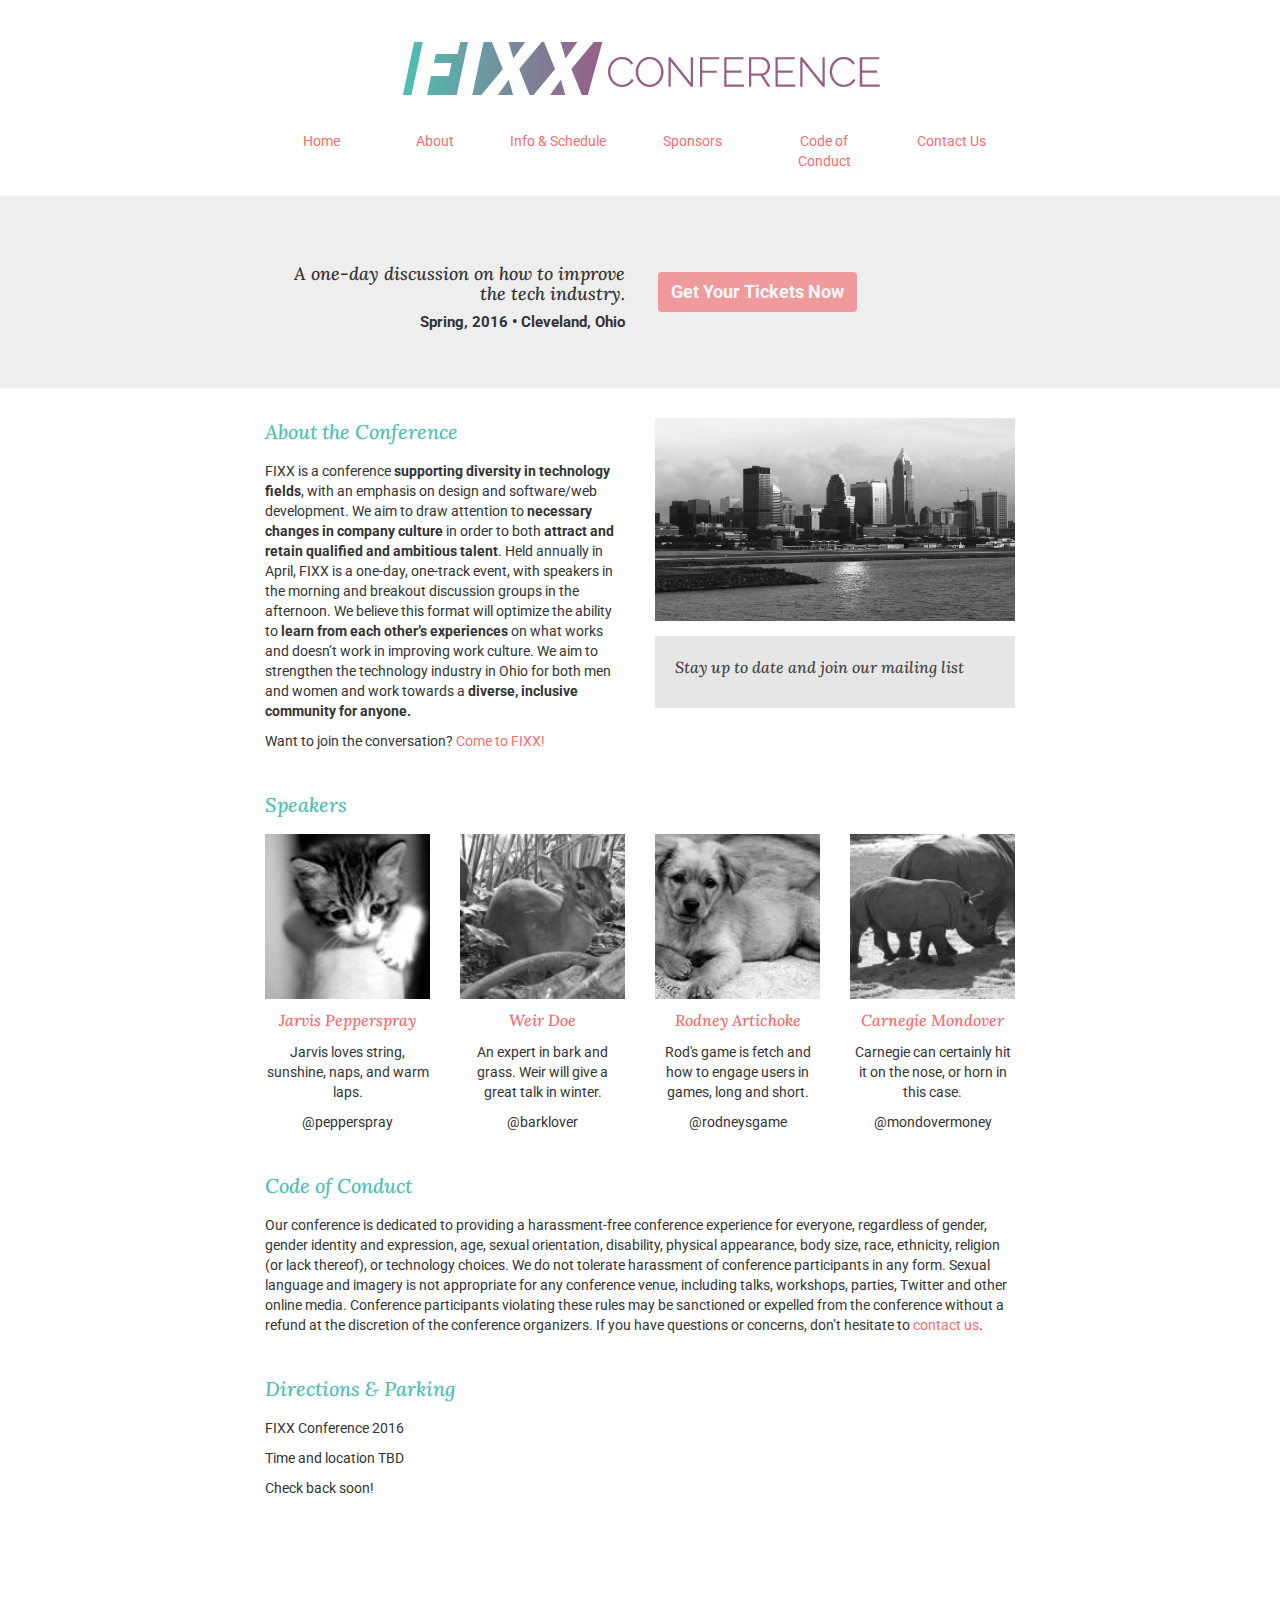
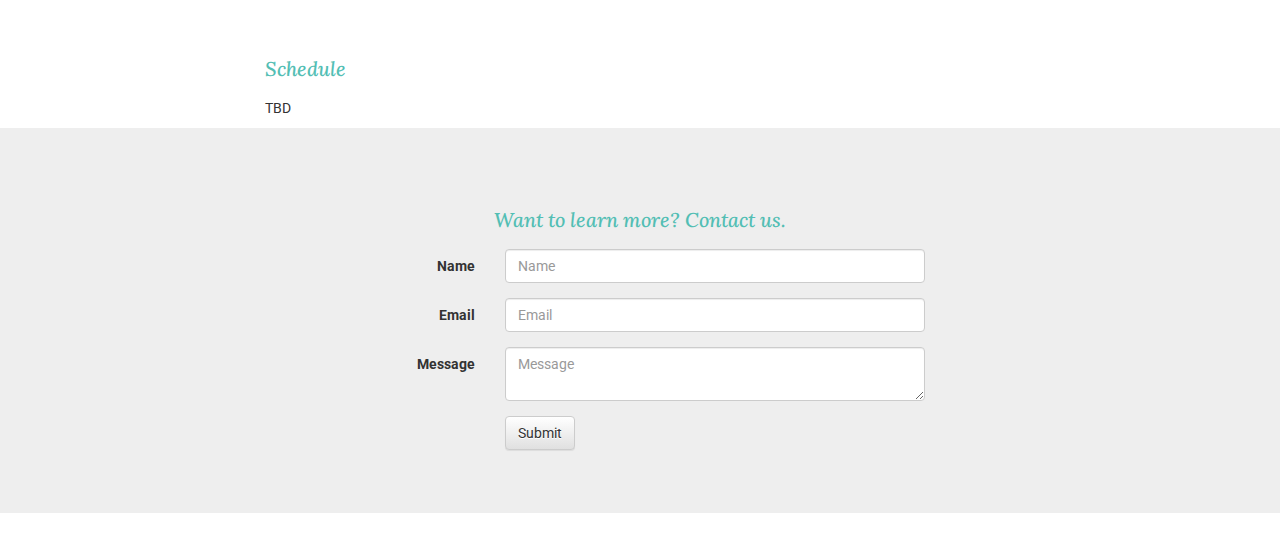
==== index.html @ 5212aff7 "disable links for ticketing and update contact links" ====
<!DOCTYPE html>
<html lang="en">
  <head>
    <meta charset="utf-8">
    <meta http-equiv="X-UA-Compatible" content="IE=edge">
    <meta name="viewport" content="width=device-width, initial-scale=1">
    <title>FIXX Conference</title>
    <link href="css/bootstrap.min.css" rel="stylesheet">
    <link href="css/bootstrap-theme.min.css" rel="stylesheet">
    <link href="css/style.css" rel="stylesheet">
    <link href='https://fonts.googleapis.com/css?family=Lora:400,400italic|Roboto:400,700' rel='stylesheet' type='text/css'>
        <!--[if lt IE 9]>
      <script src="https://oss.maxcdn.com/html5shiv/3.7.2/html5shiv.min.js"></script>
      <script src="https://oss.maxcdn.com/respond/1.4.2/respond.min.js"></script>
    <![endif]-->
  </head>
  <body>
  <a name="home"></a>
    <div class="container">
      <div class="row">
        <div class="col-md-8 col-md-offset-2">
            <img src="images/FIXXLogo.png" alt="FIXX Conference logo" class="center-block img-responsive logo">
        </div>
      </div>

      <div class="row">
        <div class="col-md-8 col-md-offset-2">
          <ul class="nav nav-justified">
              <li><a href="#home">Home</a></li>
              <li><a href="#about">About</a></li>
              <li><a href="#info">Info &amp; Schedule</a></li>
              <li><a href="#sponsors">Sponsors</a></li>
              <li><a href="#code">Code of Conduct</a></li>
              <li><a href="#contact">Contact Us</a></li>
          </ul>
        </div>
      </div>

    </div>

    <div class="jumbotron">
      <div class="container">
        <div class="row">
          <div class="col-md-4 col-md-offset-2 vcenter">
            <h1>A one-day discussion on how to improve the tech industry.</h1>
            <h2>Spring, 2016 &#8226; Cleveland, Ohio</h2>
          </div>
          <div class="col-md-4 vcenter">
            <button type="button" class="btn btn-fixx disabled">Get Your Tickets Now</button>
          </div>
        </div>
      </div>
    </div>

    <div class="container">
      <div class="row">
        <div class="col-md-4 col-md-offset-2">
            <a name="about"></a>
            <h3>About the Conference</h3>
            <p class="body">FIXX is a conference <strong>supporting diversity in technology fields</strong>, with an emphasis on design and software/web development. We aim to draw attention to <strong>necessary changes in company culture</strong> in order to both <strong>attract and retain qualified and ambitious talent</strong>. Held annually in April, FIXX is a one-day, one-track event, with speakers in the morning and breakout discussion groups in the afternoon. We believe this format will optimize the ability to <strong>learn from each other’s experiences</strong> on what works and doesn’t work in improving work culture. We aim to strengthen the technology industry in Ohio for both men and women and work towards a <strong>diverse, inclusive community for anyone.</strong></p>
            <p class="body">Want to join the conversation? <a href="#" class="disabled">Come to FIXX!</a></p>
        </div>
        <div class="col-md-4">
            <img src="images/Cleveland_bw-min.jpg" class="img-responsive">
            <div class="mailing-list-container">
                <h4>Stay up to date and join our mailing list</h4>
            </div>
        </div>
      </div>
    </div>

    <div class="container">

      <div class="row speaker">
        <div class="col-md-8 col-md-offset-2">
          <a name="speakers"></a>
          <h3>Speakers</h3>
        </div>
      </div>

      <div class="row">

            <div class="col-md-2 col-md-offset-2">
              <p class="body">
                <img class="speaker_image" src="images/speaker_cat.jpg">
                <h4 class="text-center speaker_name">Jarvis Pepperspray</h4>
                <p class="text-center">Jarvis loves string, sunshine, naps, and warm laps.
                </p>
                <p class="text-center">@pepperspray
                </p>
              </p>
            </div>
            <div class="col-md-2">
              <p class="body">
                <img class="speaker_image" src="images/speaker_deer.jpg">
                <h4 class="text-center speaker_name">Weir Doe</h4>
                <p class="text-center">An expert in bark and grass. Weir will give a great talk in winter.
                </p>
                <p class="text-center">@barklover
                </p>
              </p>
            </div>
            <div class="col-md-2">
              <p class="body">
                <img class="speaker_image" src="images/speaker_dog.jpg">
                <h4 class="text-center speaker_name">Rodney Artichoke</h4>
                <p class="text-center">Rod's game is fetch and how to engage users in games, long and short.
                </p>
                <p class="text-center">@rodneysgame
                </p>
              </p>
            </div>
            <div class="col-md-2">
              <p class="body">
                <img class="speaker_image" src="images/speaker_rhino.jpg">
                <h4 class="text-center speaker_name">Carnegie Mondover</h4>
                <p class="text-center">Carnegie can certainly hit it on the nose, or horn in this case.
                </p>
                <p class="text-center">@mondovermoney
                </p>
              </p>
            </div>
                
        </div>
     
      

      <div class="row sponsors">
      </div>

      <div class="row code-of-conduct">
        <div class="col-md-8 col-md-offset-2">
          <a name="code"></a>
          <h3>Code of Conduct</h3>
          <p class="body">Our conference is dedicated to providing a harassment­-free conference experience for everyone, regardless of gender, gender identity and expression, age, sexual orientation, disability, physical appearance, body size, race, ethnicity, religion (or lack thereof), or technology choices. We do not tolerate harassment of conference participants in any form. Sexual language and imagery is not appropriate for any conference venue, including talks, workshops, parties, Twitter and other online media. Conference participants violating these rules may be sanctioned or expelled from the conference without a refund at the discretion of the conference organizers. If you have questions or concerns, don’t hesitate to <a href="#contact">contact us</a>.</p>
        </div>
      </div>

      <div class="row directions">
        <div class="col-md-4 col-md-offset-2">
          <a name="info"></a>
          <h3>Directions &amp; Parking</h3>
          <p>FIXX Conference 2016</p>
          <p>Time and location TBD</p>
          <p>Check back soon!</p>
        </div>
        <div class="col-md-4 google-maps">
          <iframe src="https://www.google.com/maps/embed?pb=!1m18!1m12!1m3!1d2988.0570037070424!2d-81.6939929490774!3d41.503039496678774!2m3!1f0!2f0!3f0!3m2!1i1024!2i768!4f13.1!3m3!1m2!1s0x8830f081c0a2ad7f%3A0xdb05df38f54b0939!2s1358+E+6th+St%2C+Cleveland%2C+OH+44114!5e0!3m2!1sen!2sus!4v1446398654839" width="500" height="200" frameborder="0" style="border:0" allowfullscreen></iframe>
        </div>
      </div>

      <div class="row schedule">
        <div class="col-md-8 col-md-offset-2">
          <h3>Schedule</h3>
          <p>TBD</p>
        </div>
      </div>
    </div>

      <div class="jumbotron">
        <div class="container">
          <div class="row contact-footer">
            <div class="row">
              <div class="col-md-12">
              <a name="contact"></a>
                <h3 class="text-center">Want to learn more? Contact us.</h3>
              </div>
            </div>
            <div class="row">
              <div class="col-md-6 col-md-offset-3">
                
                <form class="form-horizontal" action="https://getsimpleform.com/messages?form_api_token=295ec4fc63d2a3a1fa03e0f66c926cfb" method="post">
                
                    <div class="form-group">
                      <label for="contactName" class="col-sm-3 control-label">Name</label>
                      <div class="col-sm-9">
                        <input type="name" class="form-control" id="contactName" placeholder="Name">
                      </div>
                    </div>
                    <div class="form-group">
                       <label for="contactEmail" class="col-sm-3 control-label">Email</label>
                      <div class="col-sm-9">
                        <input type="email" class="form-control" id="contactEmail" placeholder="Email">
                      </div>
                    </div>
                    <div class="form-group">
                       <label for="contactMessage" class="col-sm-3 control-label">Message</label>
                      <div class="col-sm-9">
                        <textarea type="textarea" class="form-control" id="contactMessage" placeholder="Message"></textarea>
                      </div>
                    </div>
                    <div class="form-group">
                      <div class="col-sm-offset-3 col-sm-9">
                        <button type="submit" class="btn btn-default">Submit</button>
                      </div>
                    </div>
        
                    <!-- the redirect_to is optional, the form will redirect to the referrer on submission -->
                    <input type='hidden' name='redirect_to' value='http://fixxconference.com' />

                </form>                
              </div>
            </div>      
          </div>
        </div>
       </div>
      

    <script src="https://ajax.googleapis.com/ajax/libs/jquery/1.11.3/jquery.min.js"></script>
    <script src="js/bootstrap.min.js"></script>
  </body>
</html>
---- css/style.css ----
body {
	font-family: Roboto, Helvetica, Arial, sans-serif;
}

h4 {
	color: #474747;
	font-family: Lora;
	font-style: italic;
	font-size: 16px;
	margin: 0 0 10px 0;
	line-height: 1.4em;
}

h4.speaker_name {
	color: #f36e71;
}

img.speaker_image {
	width: 100%;
}

.logo {
	margin-top: 50px;
	margin-bottom: 50px;
}

h1, .jumbotron h1 {
	font-family: Lora;
	font-style: italic;
	font-size: 18px;
	text-align: right;
}

h2 {
	font-family: Roboto, Helvetica, Arial, sans-serif;
	font-weight: 700;
	font-size: 15px;
	margin-top: 0;
	text-align: right;
}

h3 {
	font-family: Lora;
	font-style: italic;
	font-size: 20px;
	color: #53beb4;
	margin: 0 0 15px 0;
	line-height: 1.4em;
}


h5 {
	font-family: Roboto, Helvetica, Arial, sans-serif;
	font-size: 15px;
	margin-top: 0;
	text-align: right;
}

a:link { text-decoration: none; color: #f36e71; }
a:hover { text-decoration: none; color: #cd5e61; }
a:visited { text-decoration: none; color: #f36e71; }
a:active { text-decoration: none; color: #f36e71; }

.nav {
	margin: 0 0 15px 0;
}

.nav-justified > li > a, 
.nav-justified > li > a:hover, 
.nav-justified > li > a:focus { background: transparent;}

.logo {
	margin-top: 2em;
	margin-bottom: 1em;
}

.vcenter {
    display: inline-block;
    vertical-align: middle;
    float: none;
}

.btn-fixx {
	background-color: #f36e71;
	color: #fff;
	font-family: Roboto;
	font-weight: 700;
	font-size: 18px;
}

.mailing-list-container {
	background: #e6e6e6;
	margin: 15px 0 15px 0;
	padding: 20px;
}

.directions, .sponsors, .contact-footer, .schedule, .speaker {
	margin-top: 30px;
}

.google-maps {
        position: relative;
        /*padding-bottom: 20%; // This is the aspect ratio */
        height: 250px;
        overflow: hidden;
    }
    .google-maps iframe {
        position: absolute;
        top: 0;
        left: 10px;
        width: 100% !important;
        height: 200px !important;
    }

.twitter-logo-small {
  width: 20px;
  margin-right: 6px;
}
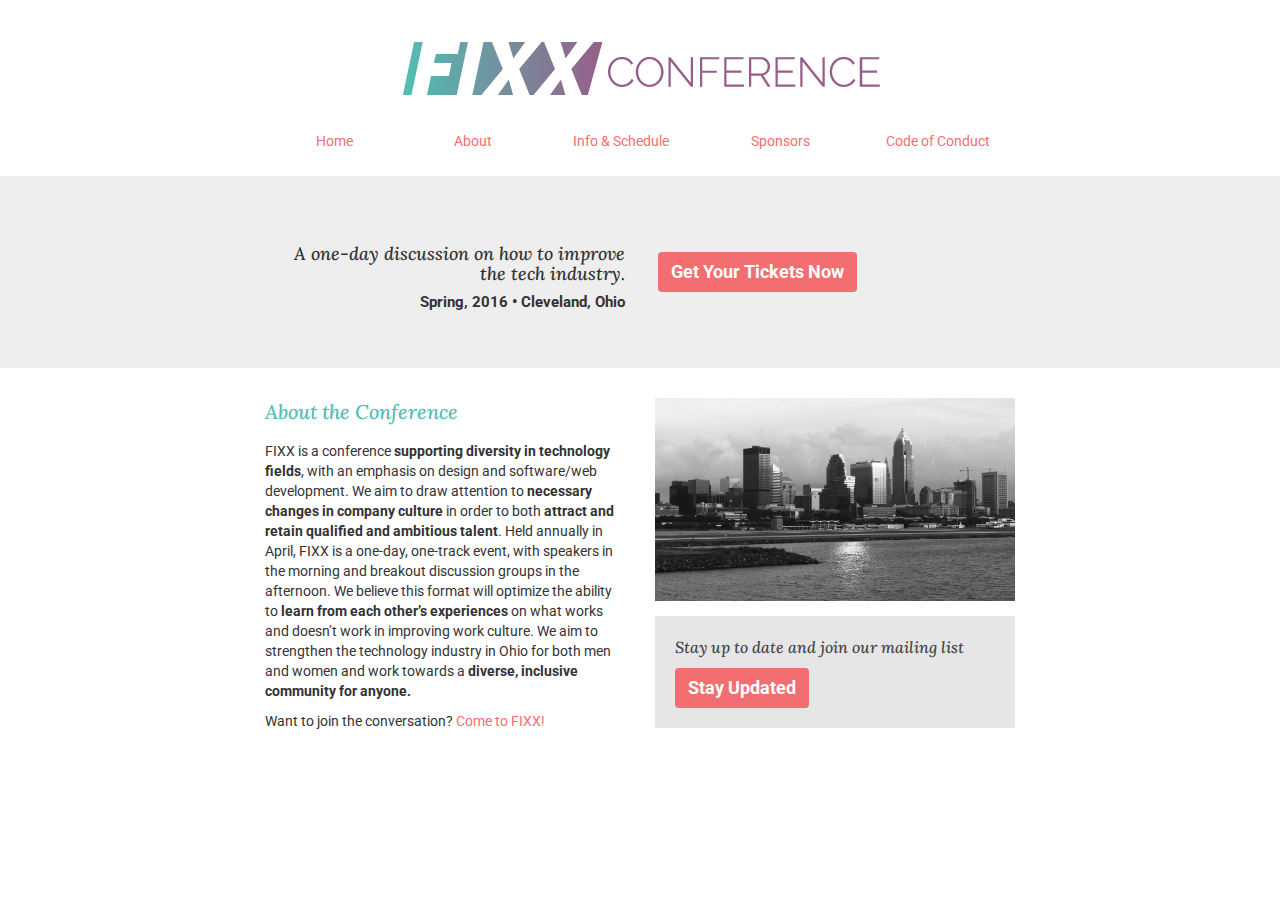
==== commit a50b2240: "Set path of MCEvilPopupClosed cookie" ====
--- a/index.html
+++ b/index.html
@@ -15,7 +15,6 @@
     <![endif]-->
   </head>
   <body>
-  <a name="home"></a>
     <div class="container">
       <div class="row">
         <div class="col-md-8 col-md-offset-2">
@@ -31,7 +30,6 @@
               <li><a href="#info">Info &amp; Schedule</a></li>
               <li><a href="#sponsors">Sponsors</a></li>
               <li><a href="#code">Code of Conduct</a></li>
-              <li><a href="#contact">Contact Us</a></li>
           </ul>
         </div>
       </div>
@@ -46,7 +44,7 @@
             <h2>Spring, 2016 &#8226; Cleveland, Ohio</h2>
           </div>
           <div class="col-md-4 vcenter">
-            <button type="button" class="btn btn-fixx disabled">Get Your Tickets Now</button>
+            <button type="button" class="btn btn-fixx">Get Your Tickets Now</button>
           </div>
         </div>
       </div>
@@ -55,158 +53,43 @@
     <div class="container">
       <div class="row">
         <div class="col-md-4 col-md-offset-2">
-            <a name="about"></a>
             <h3>About the Conference</h3>
             <p class="body">FIXX is a conference <strong>supporting diversity in technology fields</strong>, with an emphasis on design and software/web development. We aim to draw attention to <strong>necessary changes in company culture</strong> in order to both <strong>attract and retain qualified and ambitious talent</strong>. Held annually in April, FIXX is a one-day, one-track event, with speakers in the morning and breakout discussion groups in the afternoon. We believe this format will optimize the ability to <strong>learn from each other’s experiences</strong> on what works and doesn’t work in improving work culture. We aim to strengthen the technology industry in Ohio for both men and women and work towards a <strong>diverse, inclusive community for anyone.</strong></p>
-            <p class="body">Want to join the conversation? <a href="#" class="disabled">Come to FIXX!</a></p>
+            <p class="body">Want to join the conversation? <a href="#">Come to FIXX!</a></p>
         </div>
         <div class="col-md-4">
             <img src="images/Cleveland_bw-min.jpg" class="img-responsive">
             <div class="mailing-list-container">
                 <h4>Stay up to date and join our mailing list</h4>
+                <button id="open-popup" type="button" class="btn btn-fixx">Stay Updated</button>
             </div>
         </div>
       </div>
-    </div>
-
-    <div class="container">
-
-      <div class="row speaker">
-        <div class="col-md-8 col-md-offset-2">
-          <a name="speakers"></a>
-          <h3>Speakers</h3>
-        </div>
-      </div>
-
-      <div class="row">
-
-            <div class="col-md-2 col-md-offset-2">
-              <p class="body">
-                <img class="speaker_image" src="images/speaker_cat.jpg">
-                <h4 class="text-center speaker_name">Jarvis Pepperspray</h4>
-                <p class="text-center">Jarvis loves string, sunshine, naps, and warm laps.
-                </p>
-                <p class="text-center">@pepperspray
-                </p>
-              </p>
-            </div>
-            <div class="col-md-2">
-              <p class="body">
-                <img class="speaker_image" src="images/speaker_deer.jpg">
-                <h4 class="text-center speaker_name">Weir Doe</h4>
-                <p class="text-center">An expert in bark and grass. Weir will give a great talk in winter.
-                </p>
-                <p class="text-center">@barklover
-                </p>
-              </p>
-            </div>
-            <div class="col-md-2">
-              <p class="body">
-                <img class="speaker_image" src="images/speaker_dog.jpg">
-                <h4 class="text-center speaker_name">Rodney Artichoke</h4>
-                <p class="text-center">Rod's game is fetch and how to engage users in games, long and short.
-                </p>
-                <p class="text-center">@rodneysgame
-                </p>
-              </p>
-            </div>
-            <div class="col-md-2">
-              <p class="body">
-                <img class="speaker_image" src="images/speaker_rhino.jpg">
-                <h4 class="text-center speaker_name">Carnegie Mondover</h4>
-                <p class="text-center">Carnegie can certainly hit it on the nose, or horn in this case.
-                </p>
-                <p class="text-center">@mondovermoney
-                </p>
-              </p>
-            </div>
-                
-        </div>
-     
-      
 
       <div class="row sponsors">
       </div>
 
-      <div class="row code-of-conduct">
-        <div class="col-md-8 col-md-offset-2">
-          <a name="code"></a>
-          <h3>Code of Conduct</h3>
-          <p class="body">Our conference is dedicated to providing a harassment­-free conference experience for everyone, regardless of gender, gender identity and expression, age, sexual orientation, disability, physical appearance, body size, race, ethnicity, religion (or lack thereof), or technology choices. We do not tolerate harassment of conference participants in any form. Sexual language and imagery is not appropriate for any conference venue, including talks, workshops, parties, Twitter and other online media. Conference participants violating these rules may be sanctioned or expelled from the conference without a refund at the discretion of the conference organizers. If you have questions or concerns, don’t hesitate to <a href="#contact">contact us</a>.</p>
-        </div>
+      <div class="row directions">
       </div>
 
-      <div class="row directions">
-        <div class="col-md-4 col-md-offset-2">
-          <a name="info"></a>
-          <h3>Directions &amp; Parking</h3>
-          <p>FIXX Conference 2016</p>
-          <p>Time and location TBD</p>
-          <p>Check back soon!</p>
-        </div>
-        <div class="col-md-4 google-maps">
-          <iframe src="https://www.google.com/maps/embed?pb=!1m18!1m12!1m3!1d2988.0570037070424!2d-81.6939929490774!3d41.503039496678774!2m3!1f0!2f0!3f0!3m2!1i1024!2i768!4f13.1!3m3!1m2!1s0x8830f081c0a2ad7f%3A0xdb05df38f54b0939!2s1358+E+6th+St%2C+Cleveland%2C+OH+44114!5e0!3m2!1sen!2sus!4v1446398654839" width="500" height="200" frameborder="0" style="border:0" allowfullscreen></iframe>
-        </div>
+      <div class="row contact-footer">
       </div>
 
-      <div class="row schedule">
-        <div class="col-md-8 col-md-offset-2">
-          <h3>Schedule</h3>
-          <p>TBD</p>
-        </div>
-      </div>
+
     </div>
-
-      <div class="jumbotron">
-        <div class="container">
-          <div class="row contact-footer">
-            <div class="row">
-              <div class="col-md-12">
-              <a name="contact"></a>
-                <h3 class="text-center">Want to learn more? Contact us.</h3>
-              </div>
-            </div>
-            <div class="row">
-              <div class="col-md-6 col-md-offset-3">
-                
-                <form class="form-horizontal" action="https://getsimpleform.com/messages?form_api_token=295ec4fc63d2a3a1fa03e0f66c926cfb" method="post">
-                
-                    <div class="form-group">
-                      <label for="contactName" class="col-sm-3 control-label">Name</label>
-                      <div class="col-sm-9">
-                        <input type="name" class="form-control" id="contactName" placeholder="Name">
-                      </div>
-                    </div>
-                    <div class="form-group">
-                       <label for="contactEmail" class="col-sm-3 control-label">Email</label>
-                      <div class="col-sm-9">
-                        <input type="email" class="form-control" id="contactEmail" placeholder="Email">
-                      </div>
-                    </div>
-                    <div class="form-group">
-                       <label for="contactMessage" class="col-sm-3 control-label">Message</label>
-                      <div class="col-sm-9">
-                        <textarea type="textarea" class="form-control" id="contactMessage" placeholder="Message"></textarea>
-                      </div>
-                    </div>
-                    <div class="form-group">
-                      <div class="col-sm-offset-3 col-sm-9">
-                        <button type="submit" class="btn btn-default">Submit</button>
-                      </div>
-                    </div>
-        
-                    <!-- the redirect_to is optional, the form will redirect to the referrer on submission -->
-                    <input type='hidden' name='redirect_to' value='http://fixxconference.com' />
-
-                </form>                
-              </div>
-            </div>      
-          </div>
-        </div>
-       </div>
-      
 
     <script src="https://ajax.googleapis.com/ajax/libs/jquery/1.11.3/jquery.min.js"></script>
     <script src="js/bootstrap.min.js"></script>
+    <script type="text/javascript" src="//s3.amazonaws.com/downloads.mailchimp.com/js/signup-forms/popup/embed.js" data-dojo-config="usePlainJson: true, isDebug: false"></script>
+    <script>
+        function showMailingPopUp() {
+                  require(["mojo/signup-forms/Loader"], function(L) { L.start(
+                        {"baseUrl":"mc.us12.list-manage.com","uuid":"581260576d471c6919915f772","lid":"c04d761b6d"}
+                          ) })
+                        };
+
+                        document.getElementById("open-popup").onclick = function() {showMailingPopUp()};
+                        document.cookie = "MCEvilPopupClosed=; expires=Thu, 01 Jan 1970 00:00:00 UTC; path=/";
+    </script>
   </body>
-</html>+</html>
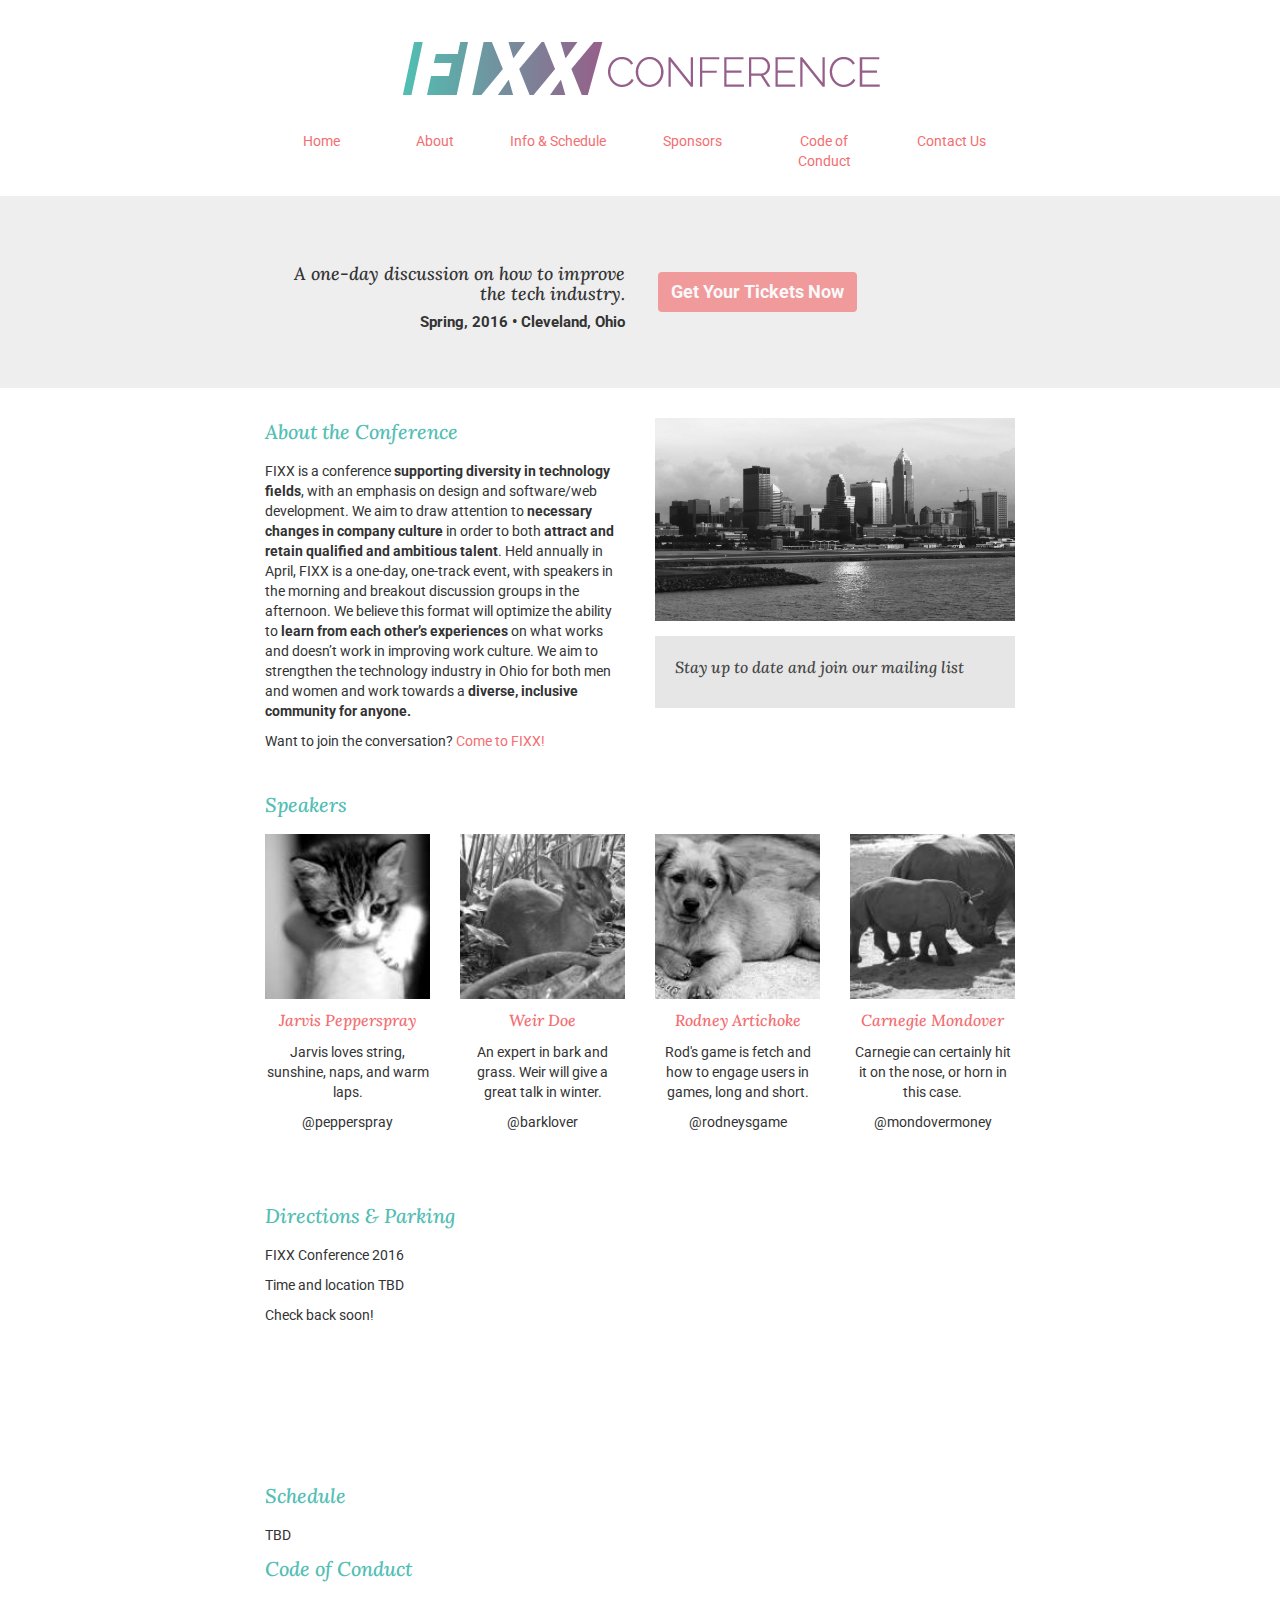
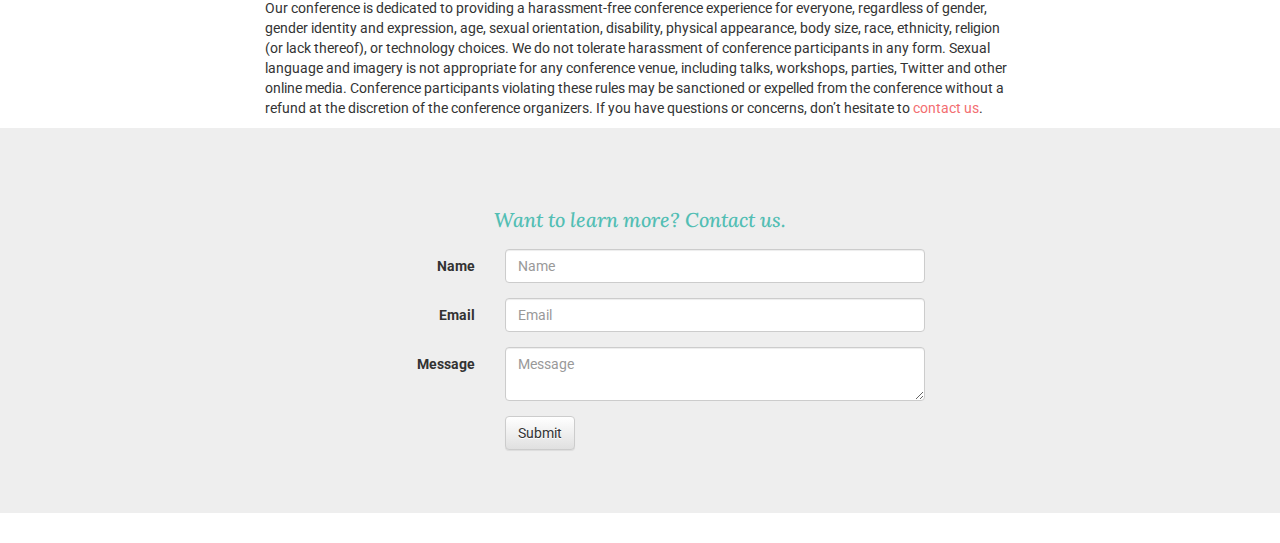
==== commit 6cc38783: "rearrange content order to match top nav" ====
--- a/index.html
+++ b/index.html
@@ -15,6 +15,7 @@
     <![endif]-->
   </head>
   <body>
+  <a name="home"></a>
     <div class="container">
       <div class="row">
         <div class="col-md-8 col-md-offset-2">
@@ -30,6 +31,7 @@
               <li><a href="#info">Info &amp; Schedule</a></li>
               <li><a href="#sponsors">Sponsors</a></li>
               <li><a href="#code">Code of Conduct</a></li>
+              <li><a href="#contact">Contact Us</a></li>
           </ul>
         </div>
       </div>
@@ -44,7 +46,7 @@
             <h2>Spring, 2016 &#8226; Cleveland, Ohio</h2>
           </div>
           <div class="col-md-4 vcenter">
-            <button type="button" class="btn btn-fixx">Get Your Tickets Now</button>
+            <button type="button" class="btn btn-fixx disabled">Get Your Tickets Now</button>
           </div>
         </div>
       </div>
@@ -53,43 +55,161 @@
     <div class="container">
       <div class="row">
         <div class="col-md-4 col-md-offset-2">
+            <a name="about"></a>
             <h3>About the Conference</h3>
             <p class="body">FIXX is a conference <strong>supporting diversity in technology fields</strong>, with an emphasis on design and software/web development. We aim to draw attention to <strong>necessary changes in company culture</strong> in order to both <strong>attract and retain qualified and ambitious talent</strong>. Held annually in April, FIXX is a one-day, one-track event, with speakers in the morning and breakout discussion groups in the afternoon. We believe this format will optimize the ability to <strong>learn from each other’s experiences</strong> on what works and doesn’t work in improving work culture. We aim to strengthen the technology industry in Ohio for both men and women and work towards a <strong>diverse, inclusive community for anyone.</strong></p>
-            <p class="body">Want to join the conversation? <a href="#">Come to FIXX!</a></p>
+            <p class="body">Want to join the conversation? <a href="#" class="disabled">Come to FIXX!</a></p>
         </div>
         <div class="col-md-4">
             <img src="images/Cleveland_bw-min.jpg" class="img-responsive">
             <div class="mailing-list-container">
                 <h4>Stay up to date and join our mailing list</h4>
-                <button id="open-popup" type="button" class="btn btn-fixx">Stay Updated</button>
-            </div>
-        </div>
-      </div>
+            </div>
+        </div>
+      </div>
+    </div>
+
+    <div class="container">
+
+      <div class="row speaker">
+        <div class="col-md-8 col-md-offset-2">
+          <a name="speakers"></a>
+          <h3>Speakers</h3>
+        </div>
+      </div>
+
+      <div class="row">
+
+            <div class="col-md-2 col-md-offset-2">
+              <p class="body">
+                <img class="speaker_image" src="images/speaker_cat.jpg">
+                <h4 class="text-center speaker_name">Jarvis Pepperspray</h4>
+                <p class="text-center">Jarvis loves string, sunshine, naps, and warm laps.
+                </p>
+                <p class="text-center">@pepperspray
+                </p>
+              </p>
+            </div>
+            <div class="col-md-2">
+              <p class="body">
+                <img class="speaker_image" src="images/speaker_deer.jpg">
+                <h4 class="text-center speaker_name">Weir Doe</h4>
+                <p class="text-center">An expert in bark and grass. Weir will give a great talk in winter.
+                </p>
+                <p class="text-center">@barklover
+                </p>
+              </p>
+            </div>
+            <div class="col-md-2">
+              <p class="body">
+                <img class="speaker_image" src="images/speaker_dog.jpg">
+                <h4 class="text-center speaker_name">Rodney Artichoke</h4>
+                <p class="text-center">Rod's game is fetch and how to engage users in games, long and short.
+                </p>
+                <p class="text-center">@rodneysgame
+                </p>
+              </p>
+            </div>
+            <div class="col-md-2">
+              <p class="body">
+                <img class="speaker_image" src="images/speaker_rhino.jpg">
+                <h4 class="text-center speaker_name">Carnegie Mondover</h4>
+                <p class="text-center">Carnegie can certainly hit it on the nose, or horn in this case.
+                </p>
+                <p class="text-center">@mondovermoney
+                </p>
+              </p>
+            </div>
+                
+        </div>
+     
+      
 
       <div class="row sponsors">
+        <a name="sponsors"></a>
       </div>
 
       <div class="row directions">
-      </div>
-
-      <div class="row contact-footer">
-      </div>
-
-
-    </div>
+        <div class="col-md-4 col-md-offset-2">
+          <a name="info"></a>
+          <h3>Directions &amp; Parking</h3>
+          <p>FIXX Conference 2016</p>
+          <p>Time and location TBD</p>
+          <p>Check back soon!</p>
+        </div>
+        <div class="col-md-4 google-maps">
+          <iframe src="https://www.google.com/maps/embed?pb=!1m18!1m12!1m3!1d2988.0570037070424!2d-81.6939929490774!3d41.503039496678774!2m3!1f0!2f0!3f0!3m2!1i1024!2i768!4f13.1!3m3!1m2!1s0x8830f081c0a2ad7f%3A0xdb05df38f54b0939!2s1358+E+6th+St%2C+Cleveland%2C+OH+44114!5e0!3m2!1sen!2sus!4v1446398654839" width="500" height="200" frameborder="0" style="border:0" allowfullscreen></iframe>
+        </div>
+      </div>
+
+      <div class="row schedule">
+        <div class="col-md-8 col-md-offset-2">
+          <h3>Schedule</h3>
+          <p>TBD</p>
+        </div>
+      </div>
+    
+
+      <div class="row code-of-conduct">
+        <div class="col-md-8 col-md-offset-2">
+          <a name="code"></a>
+          <h3>Code of Conduct</h3>
+          <p class="body">Our conference is dedicated to providing a harassment­-free conference experience for everyone, regardless of gender, gender identity and expression, age, sexual orientation, disability, physical appearance, body size, race, ethnicity, religion (or lack thereof), or technology choices. We do not tolerate harassment of conference participants in any form. Sexual language and imagery is not appropriate for any conference venue, including talks, workshops, parties, Twitter and other online media. Conference participants violating these rules may be sanctioned or expelled from the conference without a refund at the discretion of the conference organizers. If you have questions or concerns, don’t hesitate to <a href="#contact">contact us</a>.</p>
+        </div>
+      </div>
+
+    </div> <!-- container div -->
+
+      <div class="jumbotron">
+        <div class="container">
+          <div class="row contact-footer">
+            <div class="row">
+              <div class="col-md-12">
+              <a name="contact"></a>
+                <h3 class="text-center">Want to learn more? Contact us.</h3>
+              </div>
+            </div>
+            <div class="row">
+              <div class="col-md-6 col-md-offset-3">
+                
+                <form class="form-horizontal" action="https://getsimpleform.com/messages?form_api_token=295ec4fc63d2a3a1fa03e0f66c926cfb" method="post">
+                
+                    <div class="form-group">
+                      <label for="contactName" class="col-sm-3 control-label">Name</label>
+                      <div class="col-sm-9">
+                        <input type="name" class="form-control" id="contactName" placeholder="Name">
+                      </div>
+                    </div>
+                    <div class="form-group">
+                       <label for="contactEmail" class="col-sm-3 control-label">Email</label>
+                      <div class="col-sm-9">
+                        <input type="email" class="form-control" id="contactEmail" placeholder="Email">
+                      </div>
+                    </div>
+                    <div class="form-group">
+                       <label for="contactMessage" class="col-sm-3 control-label">Message</label>
+                      <div class="col-sm-9">
+                        <textarea type="textarea" class="form-control" id="contactMessage" placeholder="Message"></textarea>
+                      </div>
+                    </div>
+                    <div class="form-group">
+                      <div class="col-sm-offset-3 col-sm-9">
+                        <button type="submit" class="btn btn-default">Submit</button>
+                      </div>
+                    </div>
+        
+                    <!-- the redirect_to is optional, the form will redirect to the referrer on submission -->
+                    <input type='hidden' name='redirect_to' value='http://fixxconference.com' />
+
+                </form>                
+              </div>
+            </div>      
+          </div>
+        </div>
+       </div>
+      
 
     <script src="https://ajax.googleapis.com/ajax/libs/jquery/1.11.3/jquery.min.js"></script>
     <script src="js/bootstrap.min.js"></script>
-    <script type="text/javascript" src="//s3.amazonaws.com/downloads.mailchimp.com/js/signup-forms/popup/embed.js" data-dojo-config="usePlainJson: true, isDebug: false"></script>
-    <script>
-        function showMailingPopUp() {
-                  require(["mojo/signup-forms/Loader"], function(L) { L.start(
-                        {"baseUrl":"mc.us12.list-manage.com","uuid":"581260576d471c6919915f772","lid":"c04d761b6d"}
-                          ) })
-                        };
-
-                        document.getElementById("open-popup").onclick = function() {showMailingPopUp()};
-                        document.cookie = "MCEvilPopupClosed=; expires=Thu, 01 Jan 1970 00:00:00 UTC; path=/";
-    </script>
   </body>
-</html>
+</html>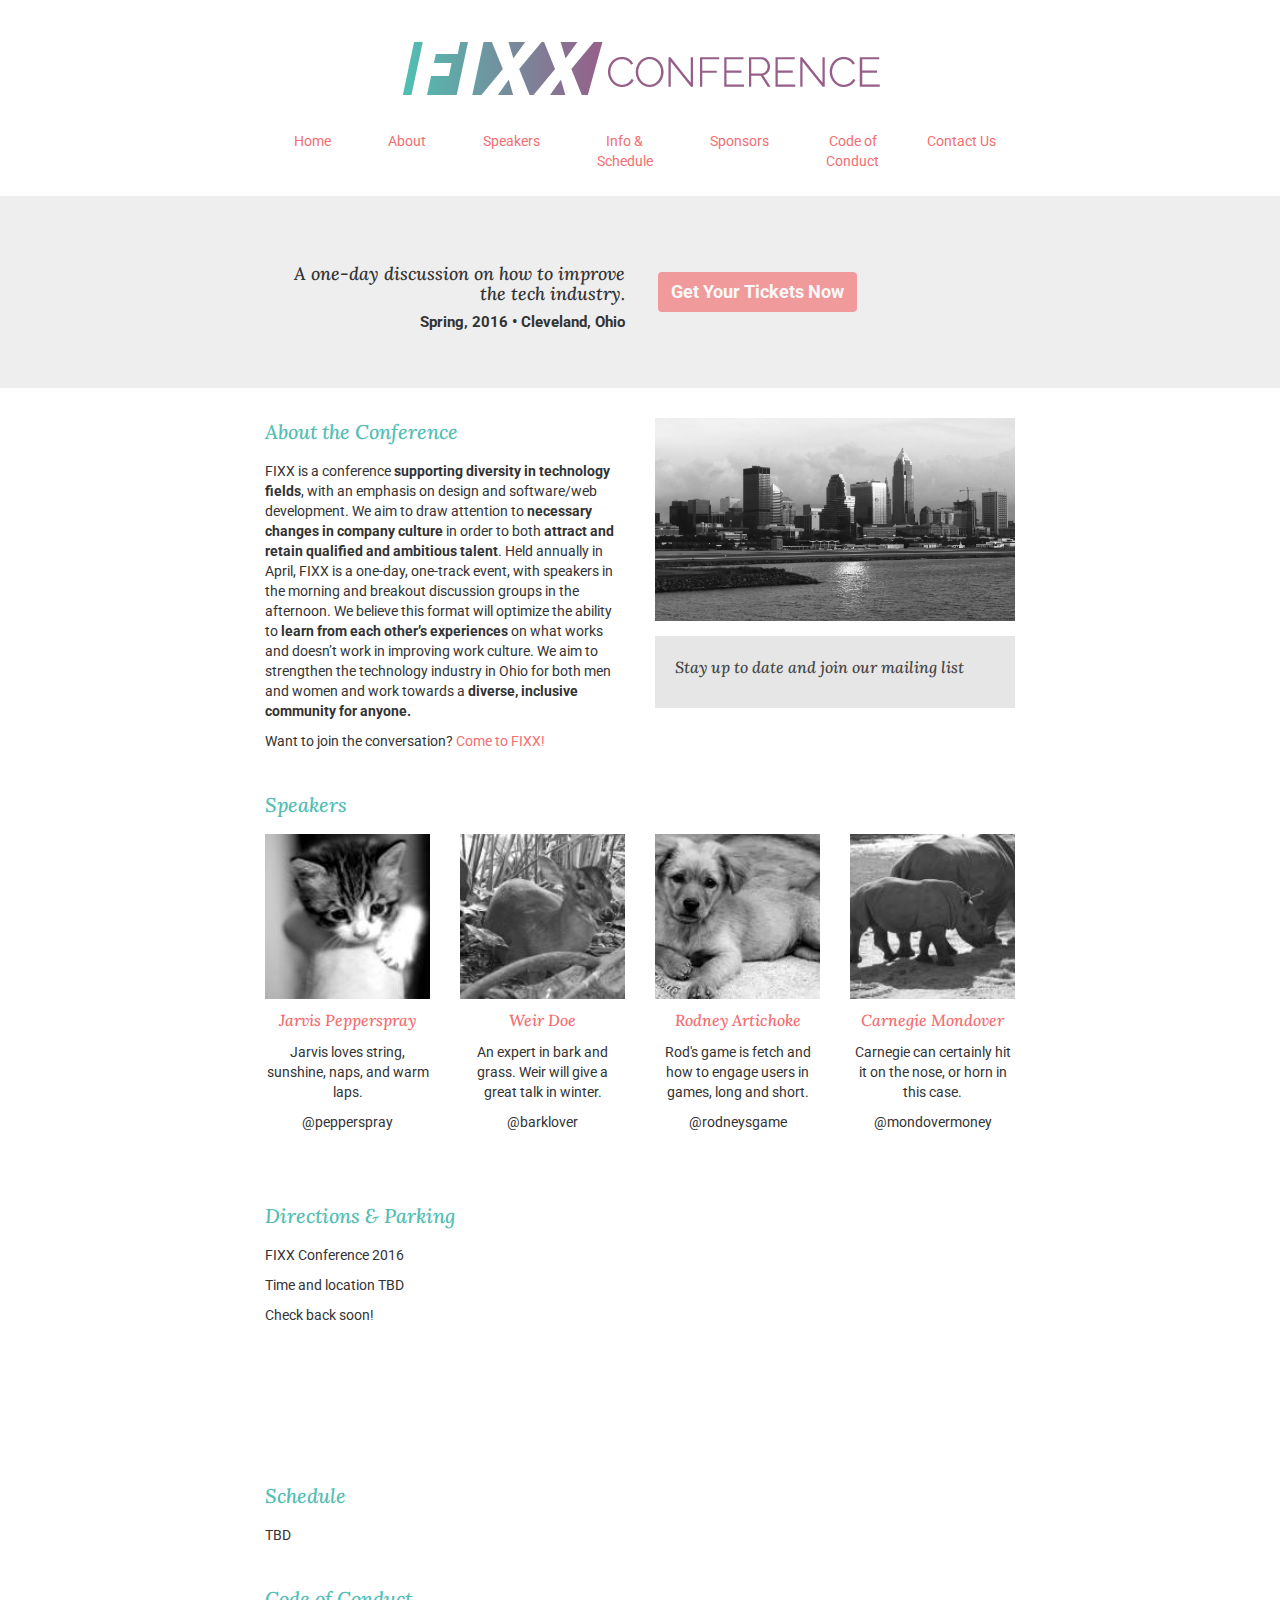
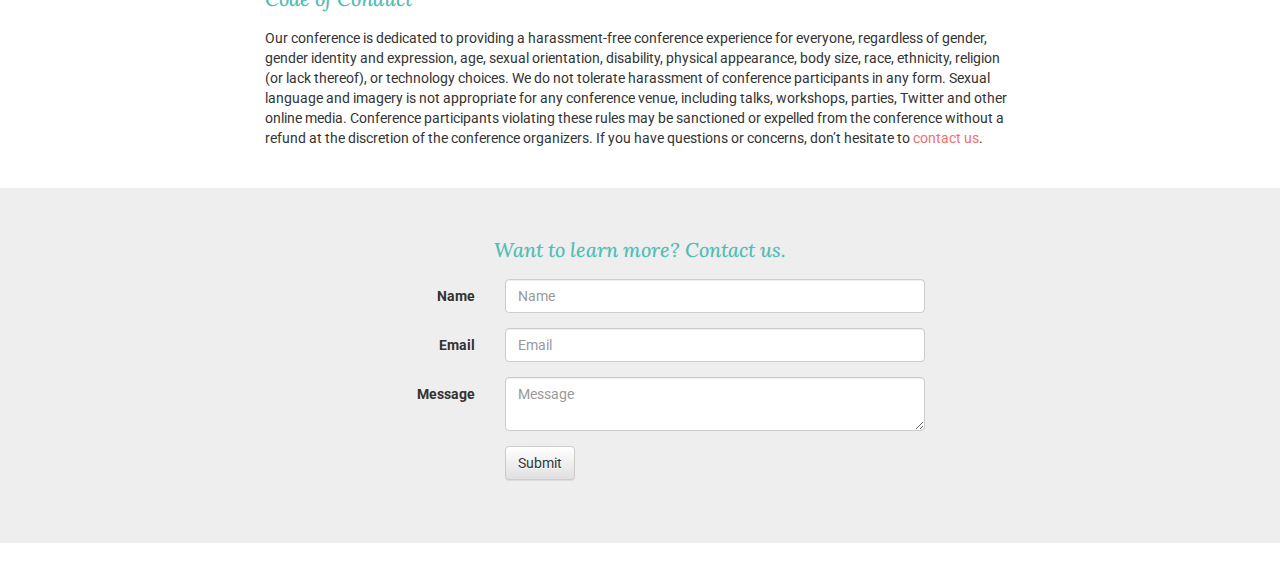
==== commit 295ed91a: "refactor spacing issues between sections" ====
--- a/index.html
+++ b/index.html
@@ -28,6 +28,7 @@
           <ul class="nav nav-justified">
               <li><a href="#home">Home</a></li>
               <li><a href="#about">About</a></li>
+              <li><a href="#speakers">Speakers</a></li>
               <li><a href="#info">Info &amp; Schedule</a></li>
               <li><a href="#sponsors">Sponsors</a></li>
               <li><a href="#code">Code of Conduct</a></li>
@@ -52,7 +53,7 @@
       </div>
     </div>
 
-    <div class="container">
+    <div class="container bottom-padding">
       <div class="row">
         <div class="col-md-4 col-md-offset-2">
             <a name="about"></a>
@@ -71,14 +72,14 @@
 
     <div class="container">
 
-      <div class="row speaker">
+      <div class="row">
         <div class="col-md-8 col-md-offset-2">
           <a name="speakers"></a>
           <h3>Speakers</h3>
         </div>
       </div>
 
-      <div class="row">
+      <div class="row bottom-padding">
 
             <div class="col-md-2 col-md-offset-2">
               <p class="body">
@@ -125,11 +126,11 @@
      
       
 
-      <div class="row sponsors">
+      <div class="row bottom-padding">
         <a name="sponsors"></a>
       </div>
 
-      <div class="row directions">
+      <div class="row bottom-padding">
         <div class="col-md-4 col-md-offset-2">
           <a name="info"></a>
           <h3>Directions &amp; Parking</h3>
@@ -142,7 +143,7 @@
         </div>
       </div>
 
-      <div class="row schedule">
+      <div class="row bottom-padding">
         <div class="col-md-8 col-md-offset-2">
           <h3>Schedule</h3>
           <p>TBD</p>
@@ -150,7 +151,7 @@
       </div>
     
 
-      <div class="row code-of-conduct">
+      <div class="row bottom-padding">
         <div class="col-md-8 col-md-offset-2">
           <a name="code"></a>
           <h3>Code of Conduct</h3>
--- a/css/style.css
+++ b/css/style.css
@@ -94,8 +94,8 @@
 	padding: 20px;
 }
 
-.directions, .sponsors, .contact-footer, .schedule, .speaker {
-	margin-top: 30px;
+.bottom-padding {
+	margin-bottom: 30px;
 }
 
 .google-maps {
@@ -115,4 +115,4 @@
 .twitter-logo-small {
   width: 20px;
   margin-right: 6px;
-}
+}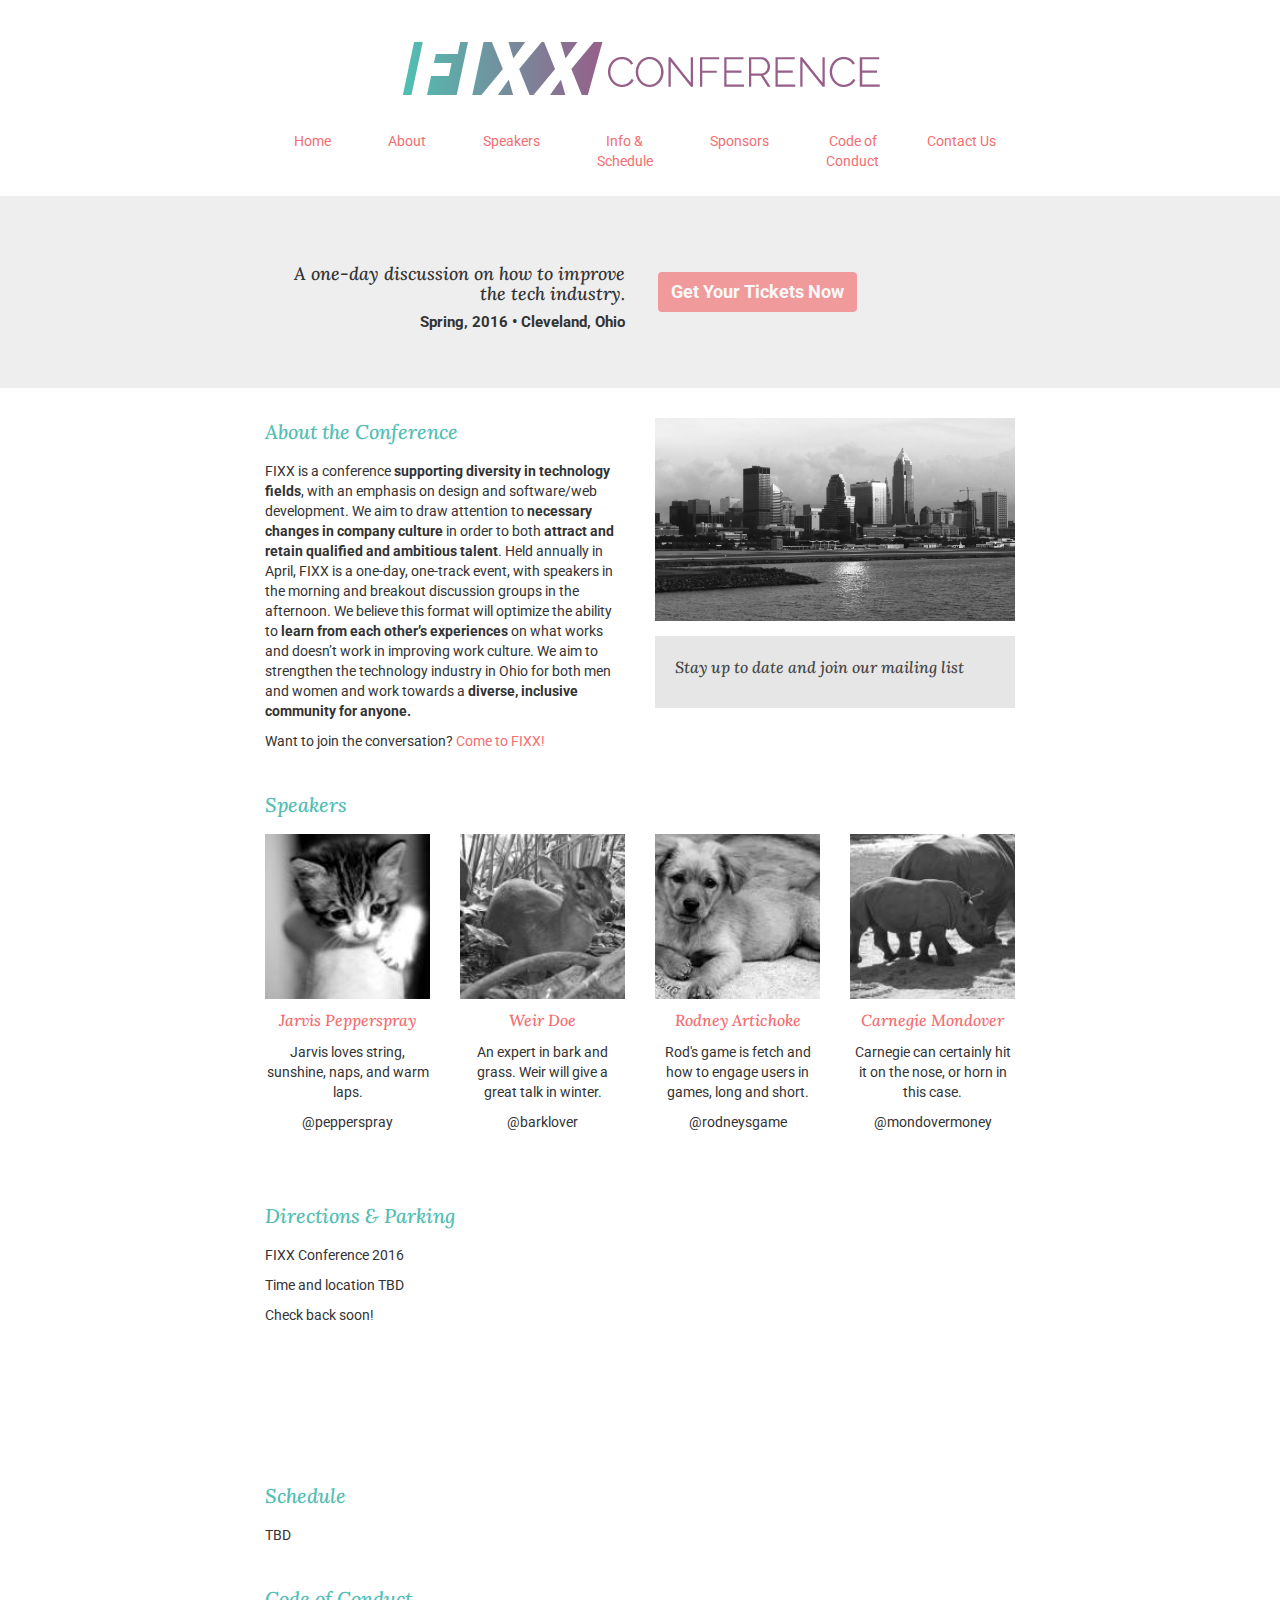
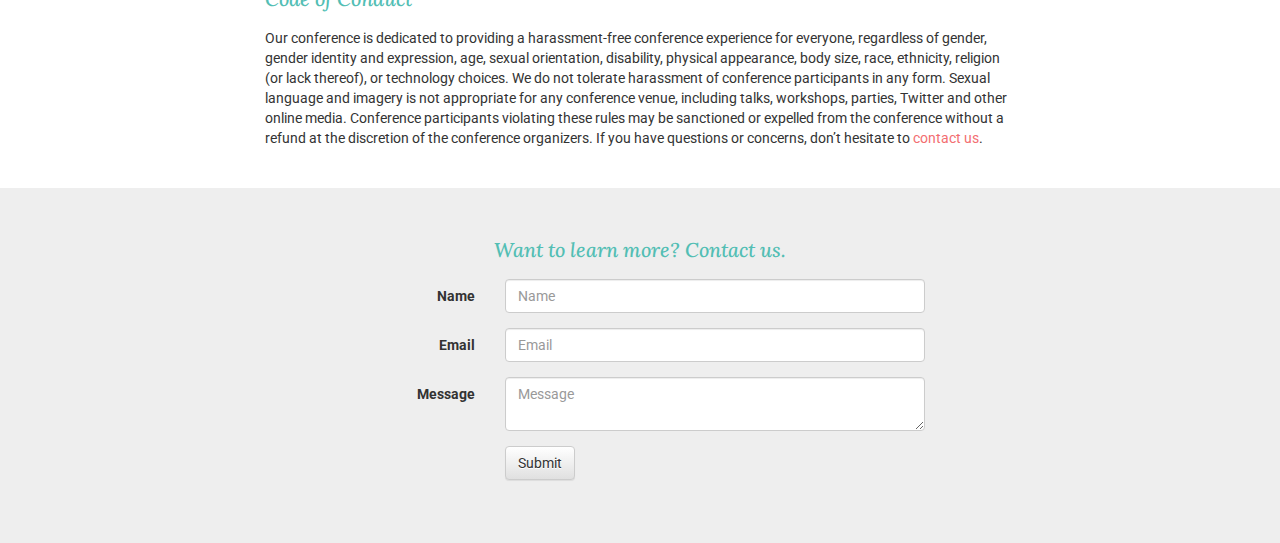
==== commit 8999cb50: "remove footer extra margin-bottom" ====
--- a/index.html
+++ b/index.html
@@ -161,7 +161,7 @@
 
     </div> <!-- container div -->
 
-      <div class="jumbotron">
+      <div class="jumbotron jumbotron-footer">
         <div class="container">
           <div class="row contact-footer">
             <div class="row">
--- a/css/style.css
+++ b/css/style.css
@@ -115,4 +115,8 @@
 .twitter-logo-small {
   width: 20px;
   margin-right: 6px;
+}
+
+.jumbotron-footer {
+	margin-bottom: 0;
 }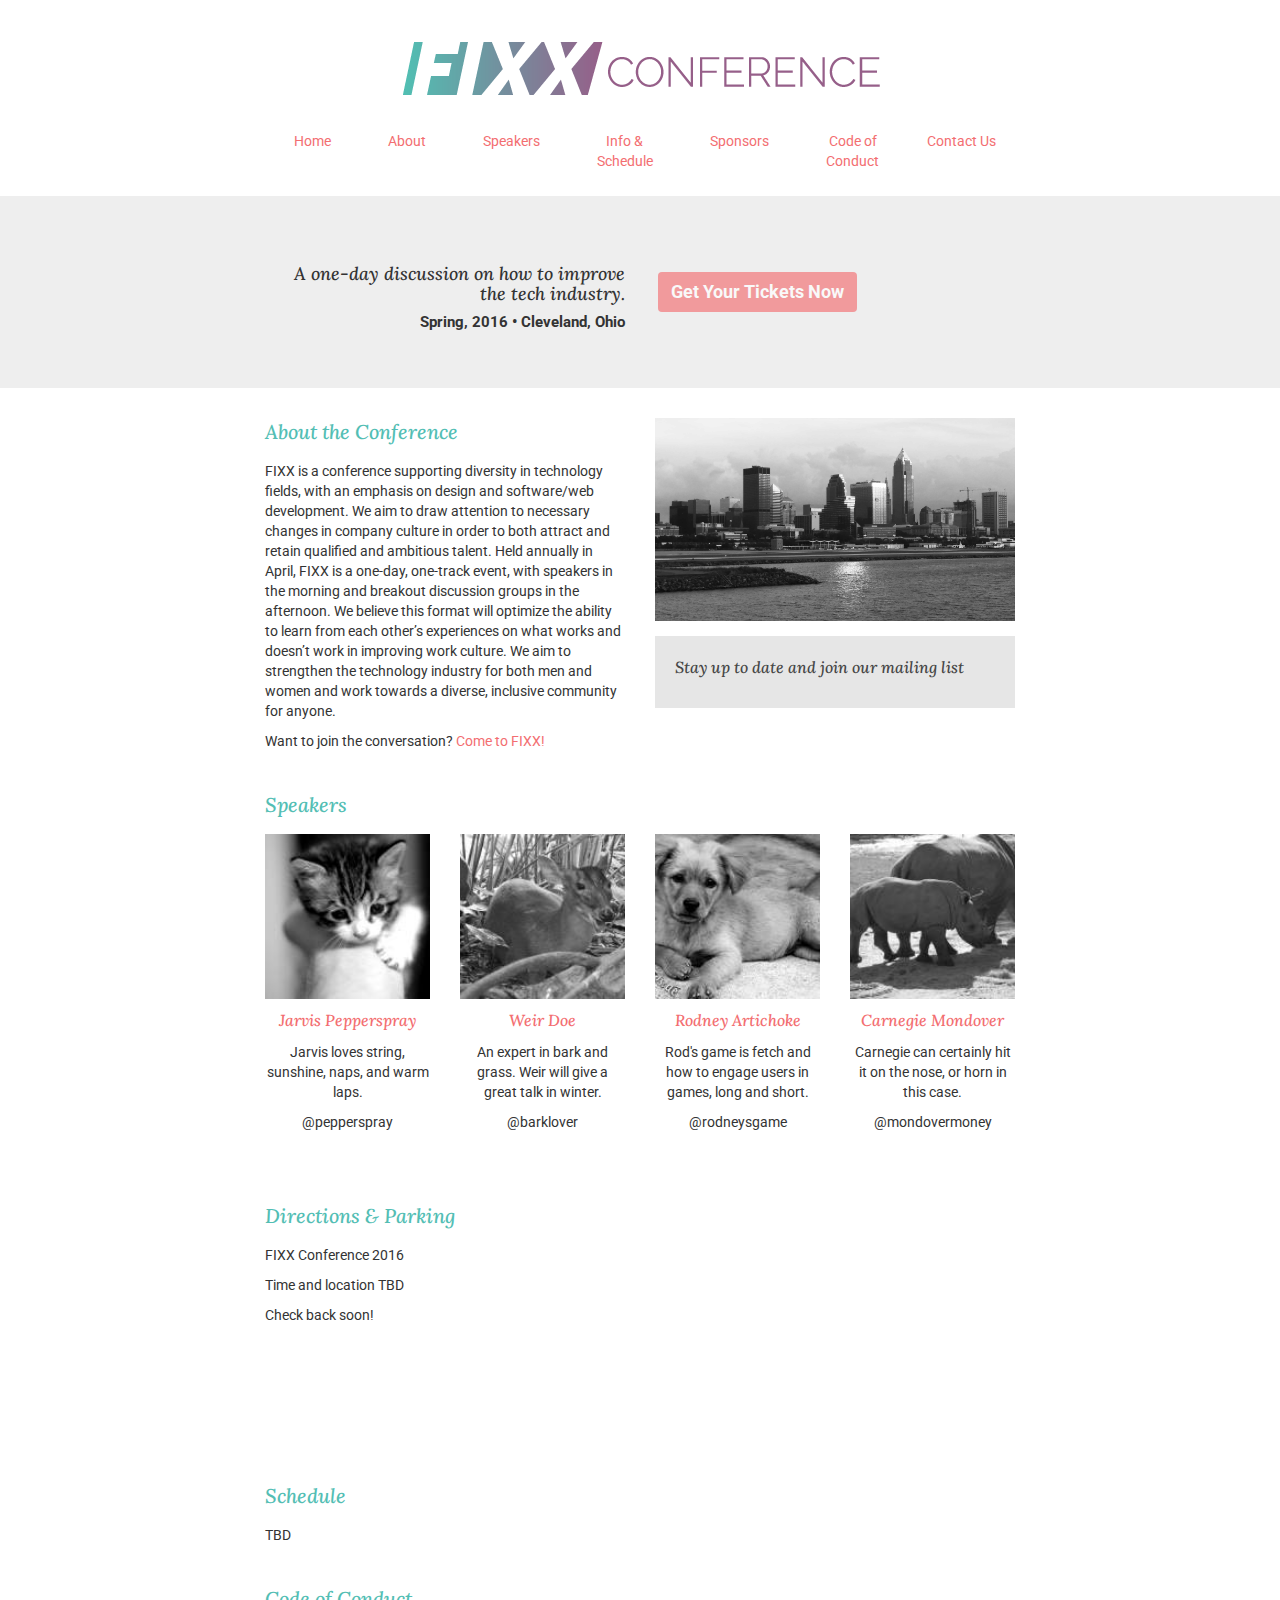
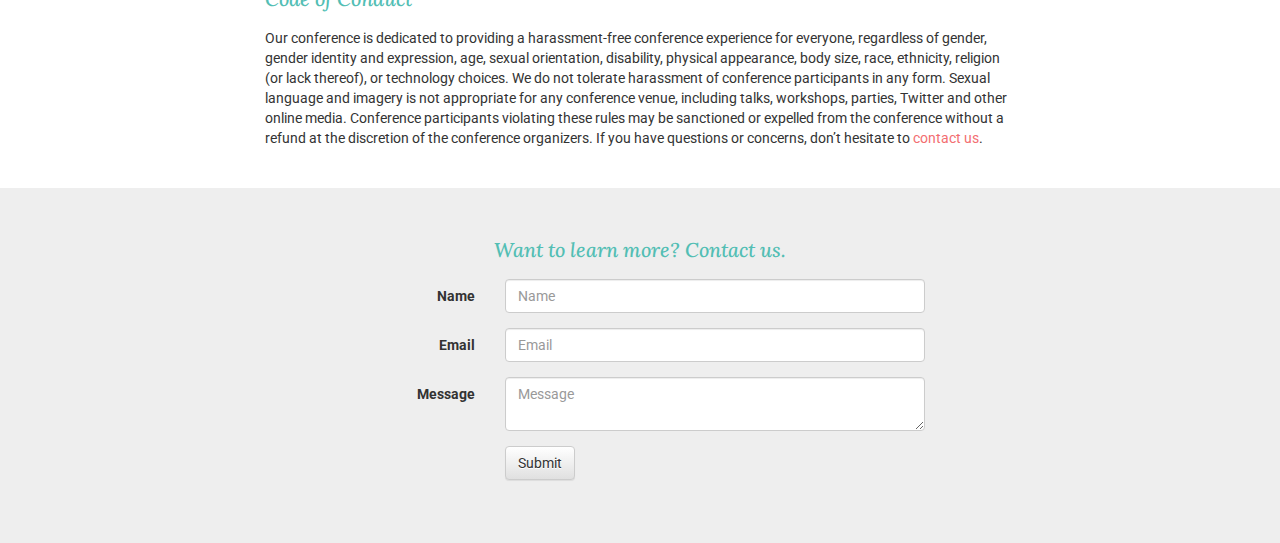
==== commit 922faae9: "remove bolding in about section as well as 'Ohio' reference" ====
--- a/index.html
+++ b/index.html
@@ -58,7 +58,7 @@
         <div class="col-md-4 col-md-offset-2">
             <a name="about"></a>
             <h3>About the Conference</h3>
-            <p class="body">FIXX is a conference <strong>supporting diversity in technology fields</strong>, with an emphasis on design and software/web development. We aim to draw attention to <strong>necessary changes in company culture</strong> in order to both <strong>attract and retain qualified and ambitious talent</strong>. Held annually in April, FIXX is a one-day, one-track event, with speakers in the morning and breakout discussion groups in the afternoon. We believe this format will optimize the ability to <strong>learn from each other’s experiences</strong> on what works and doesn’t work in improving work culture. We aim to strengthen the technology industry in Ohio for both men and women and work towards a <strong>diverse, inclusive community for anyone.</strong></p>
+            <p class="body">FIXX is a conference supporting diversity in technology fields, with an emphasis on design and software/web development. We aim to draw attention to necessary changes in company culture in order to both attract and retain qualified and ambitious talent. Held annually in April, FIXX is a one-day, one-track event, with speakers in the morning and breakout discussion groups in the afternoon. We believe this format will optimize the ability to learn from each other’s experiences on what works and doesn’t work in improving work culture. We aim to strengthen the technology industry for both men and women and work towards a diverse, inclusive community for anyone.</p>
             <p class="body">Want to join the conversation? <a href="#" class="disabled">Come to FIXX!</a></p>
         </div>
         <div class="col-md-4">
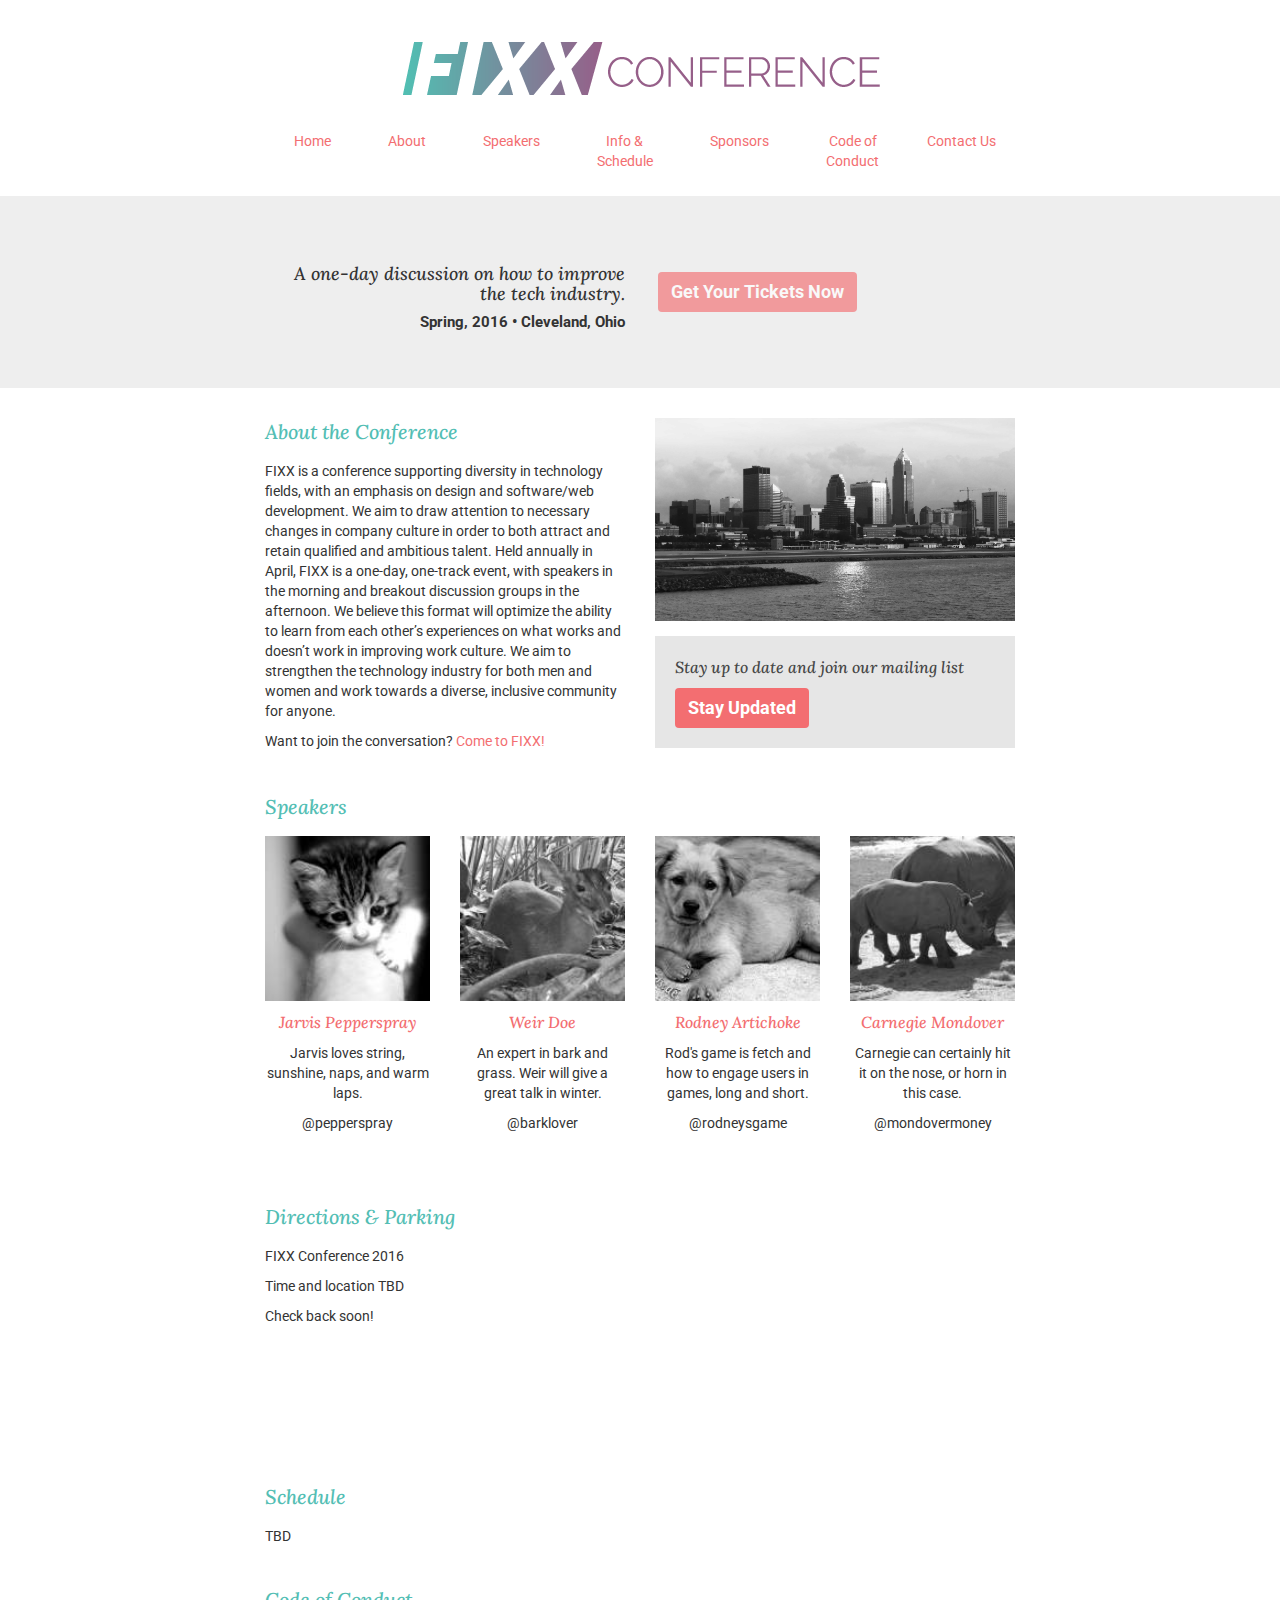
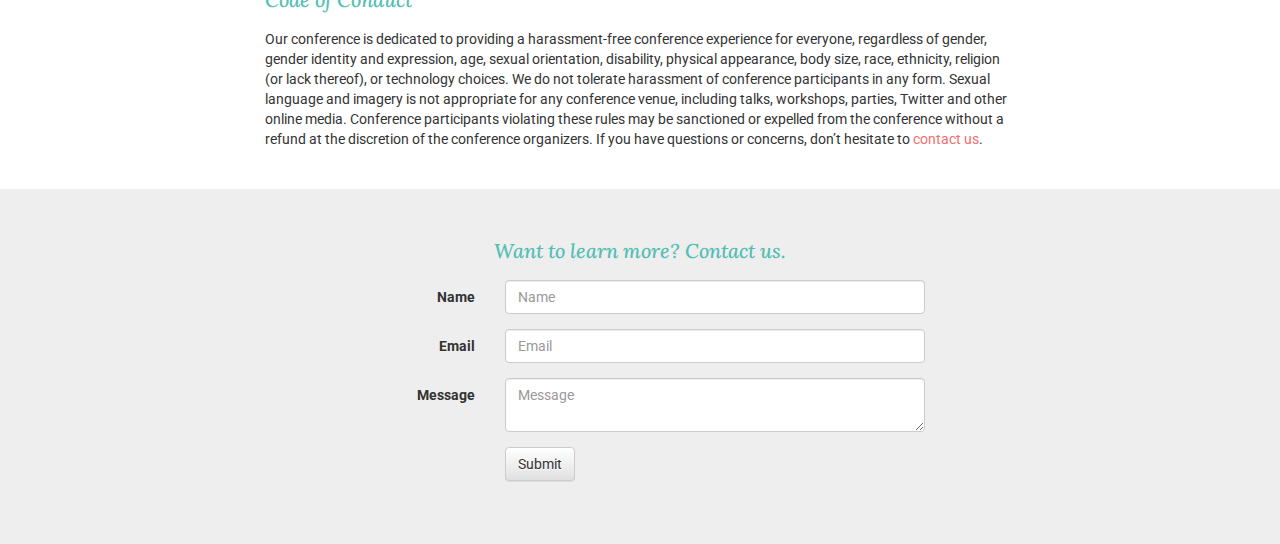
==== commit 97bacccb: "Merge a50b224020d4964d567a738820785eddb315125f into 922faae9261c3185b8770829afcf61494c28e29a" ====
--- a/index.html
+++ b/index.html
@@ -65,6 +65,7 @@
             <img src="images/Cleveland_bw-min.jpg" class="img-responsive">
             <div class="mailing-list-container">
                 <h4>Stay up to date and join our mailing list</h4>
+                <button id="open-popup" type="button" class="btn btn-fixx">Stay Updated</button>
             </div>
         </div>
       </div>
@@ -212,5 +213,16 @@
 
     <script src="https://ajax.googleapis.com/ajax/libs/jquery/1.11.3/jquery.min.js"></script>
     <script src="js/bootstrap.min.js"></script>
+    <script type="text/javascript" src="//s3.amazonaws.com/downloads.mailchimp.com/js/signup-forms/popup/embed.js" data-dojo-config="usePlainJson: true, isDebug: false"></script>
+    <script>
+        function showMailingPopUp() {
+                  require(["mojo/signup-forms/Loader"], function(L) { L.start(
+                        {"baseUrl":"mc.us12.list-manage.com","uuid":"581260576d471c6919915f772","lid":"c04d761b6d"}
+                          ) })
+                        };
+
+                        document.getElementById("open-popup").onclick = function() {showMailingPopUp()};
+                        document.cookie = "MCEvilPopupClosed=; expires=Thu, 01 Jan 1970 00:00:00 UTC; path=/";
+    </script>
   </body>
-</html>+</html>
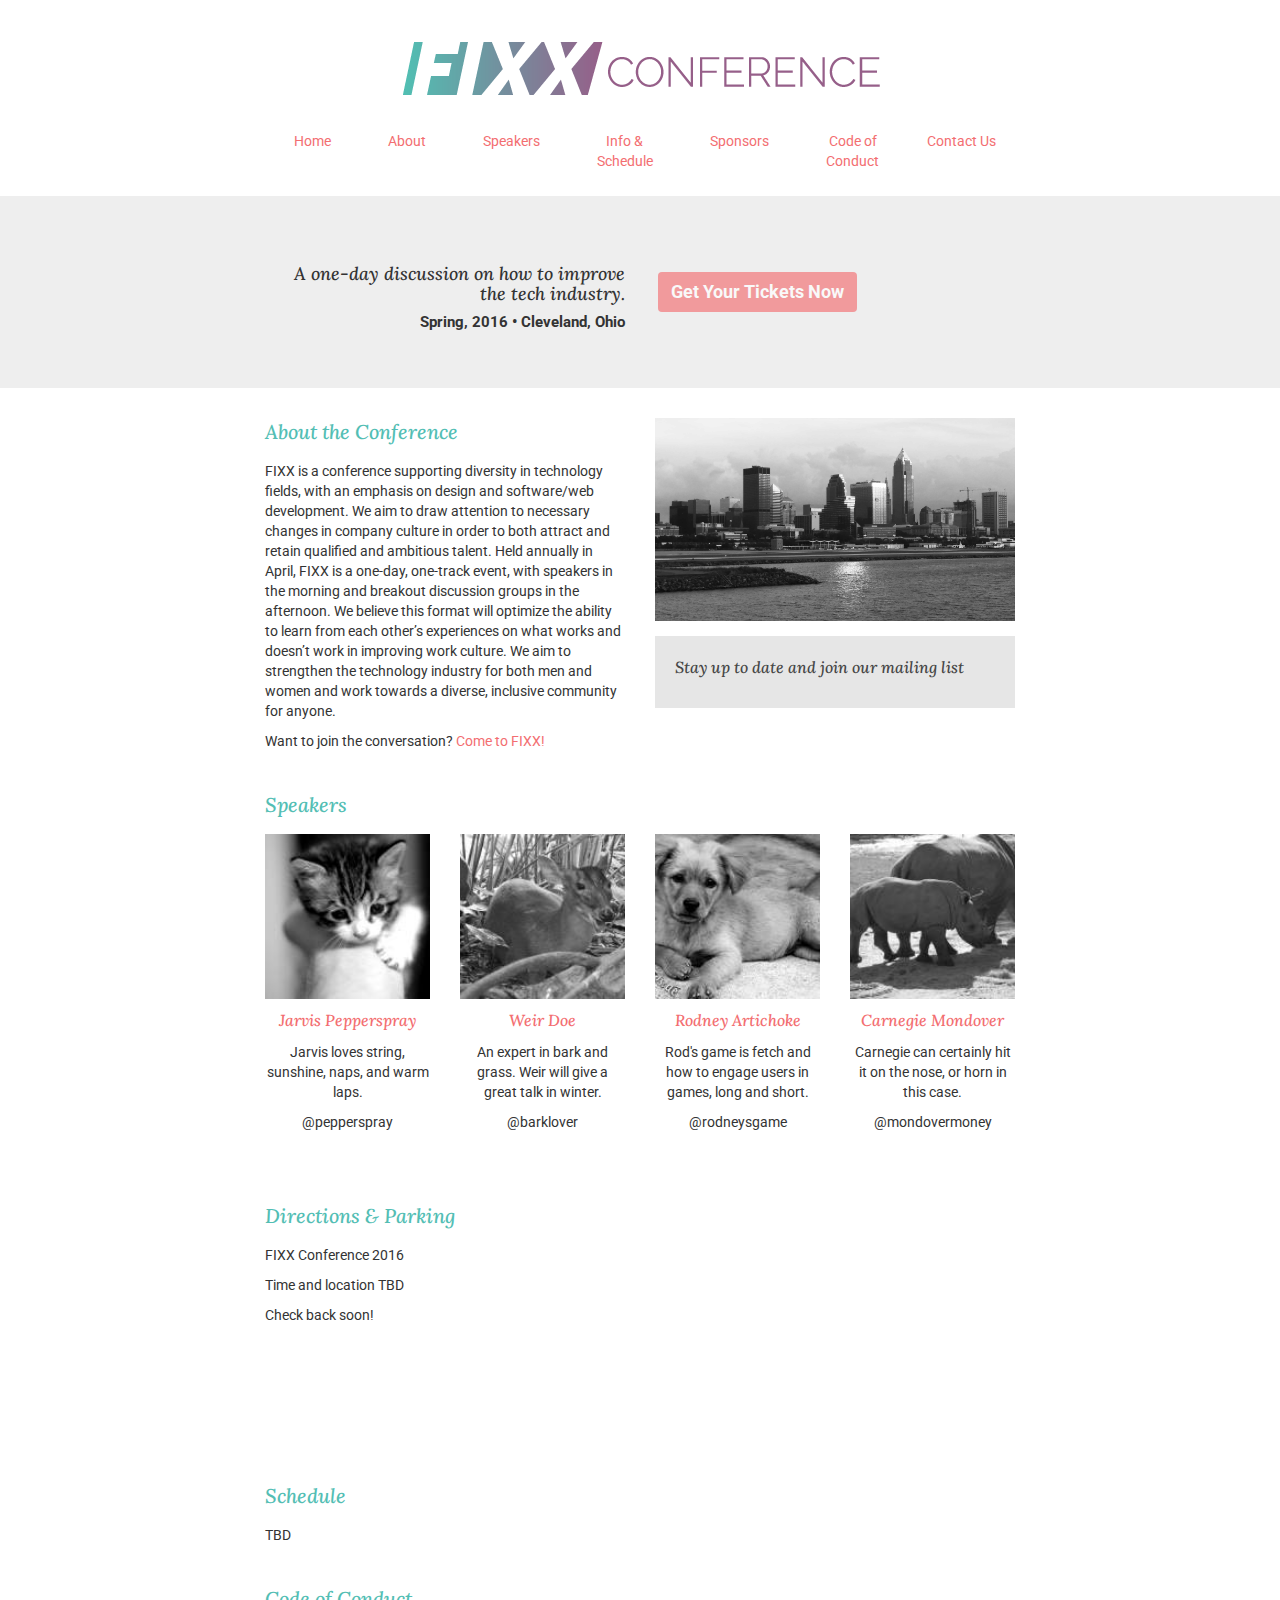
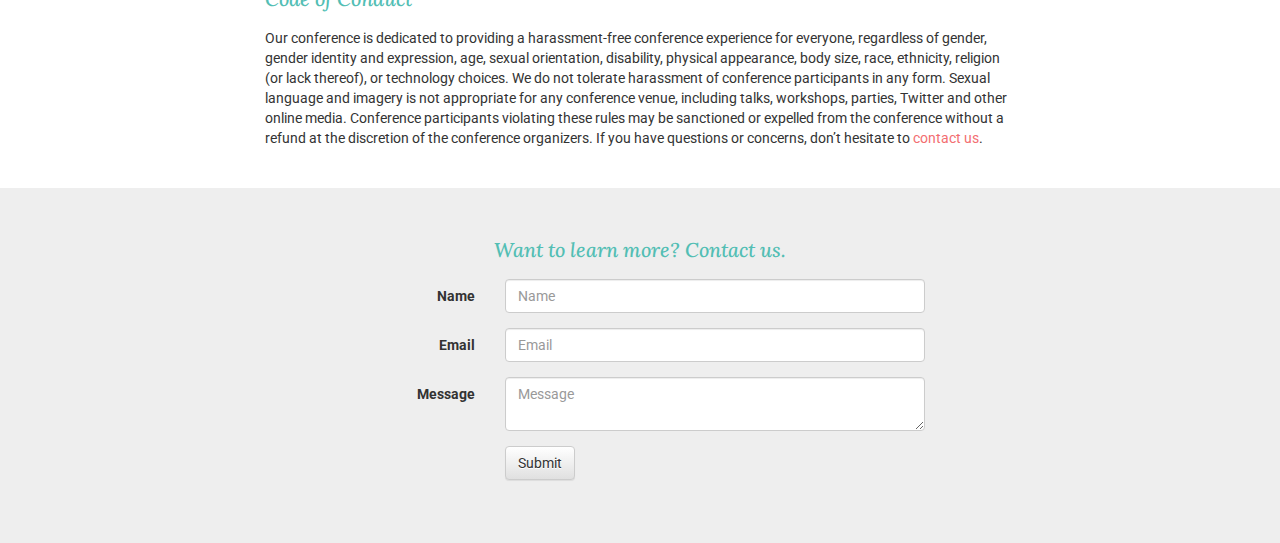
==== commit 74b9053e: "add google analytics" ====
--- a/index.html
+++ b/index.html
@@ -65,7 +65,6 @@
             <img src="images/Cleveland_bw-min.jpg" class="img-responsive">
             <div class="mailing-list-container">
                 <h4>Stay up to date and join our mailing list</h4>
-                <button id="open-popup" type="button" class="btn btn-fixx">Stay Updated</button>
             </div>
         </div>
       </div>
@@ -213,16 +212,15 @@
 
     <script src="https://ajax.googleapis.com/ajax/libs/jquery/1.11.3/jquery.min.js"></script>
     <script src="js/bootstrap.min.js"></script>
-    <script type="text/javascript" src="//s3.amazonaws.com/downloads.mailchimp.com/js/signup-forms/popup/embed.js" data-dojo-config="usePlainJson: true, isDebug: false"></script>
     <script>
-        function showMailingPopUp() {
-                  require(["mojo/signup-forms/Loader"], function(L) { L.start(
-                        {"baseUrl":"mc.us12.list-manage.com","uuid":"581260576d471c6919915f772","lid":"c04d761b6d"}
-                          ) })
-                        };
-
-                        document.getElementById("open-popup").onclick = function() {showMailingPopUp()};
-                        document.cookie = "MCEvilPopupClosed=; expires=Thu, 01 Jan 1970 00:00:00 UTC; path=/";
+      (function(i,s,o,g,r,a,m){i['GoogleAnalyticsObject']=r;i[r]=i[r]||function(){
+      (i[r].q=i[r].q||[]).push(arguments)},i[r].l=1*new Date();a=s.createElement(o),
+      m=s.getElementsByTagName(o)[0];a.async=1;a.src=g;m.parentNode.insertBefore(a,m)
+      })(window,document,'script','//www.google-analytics.com/analytics.js','ga');
+
+      ga('create', 'UA-69769166-1', 'auto');
+      ga('send', 'pageview');
+
     </script>
   </body>
-</html>
+</html>